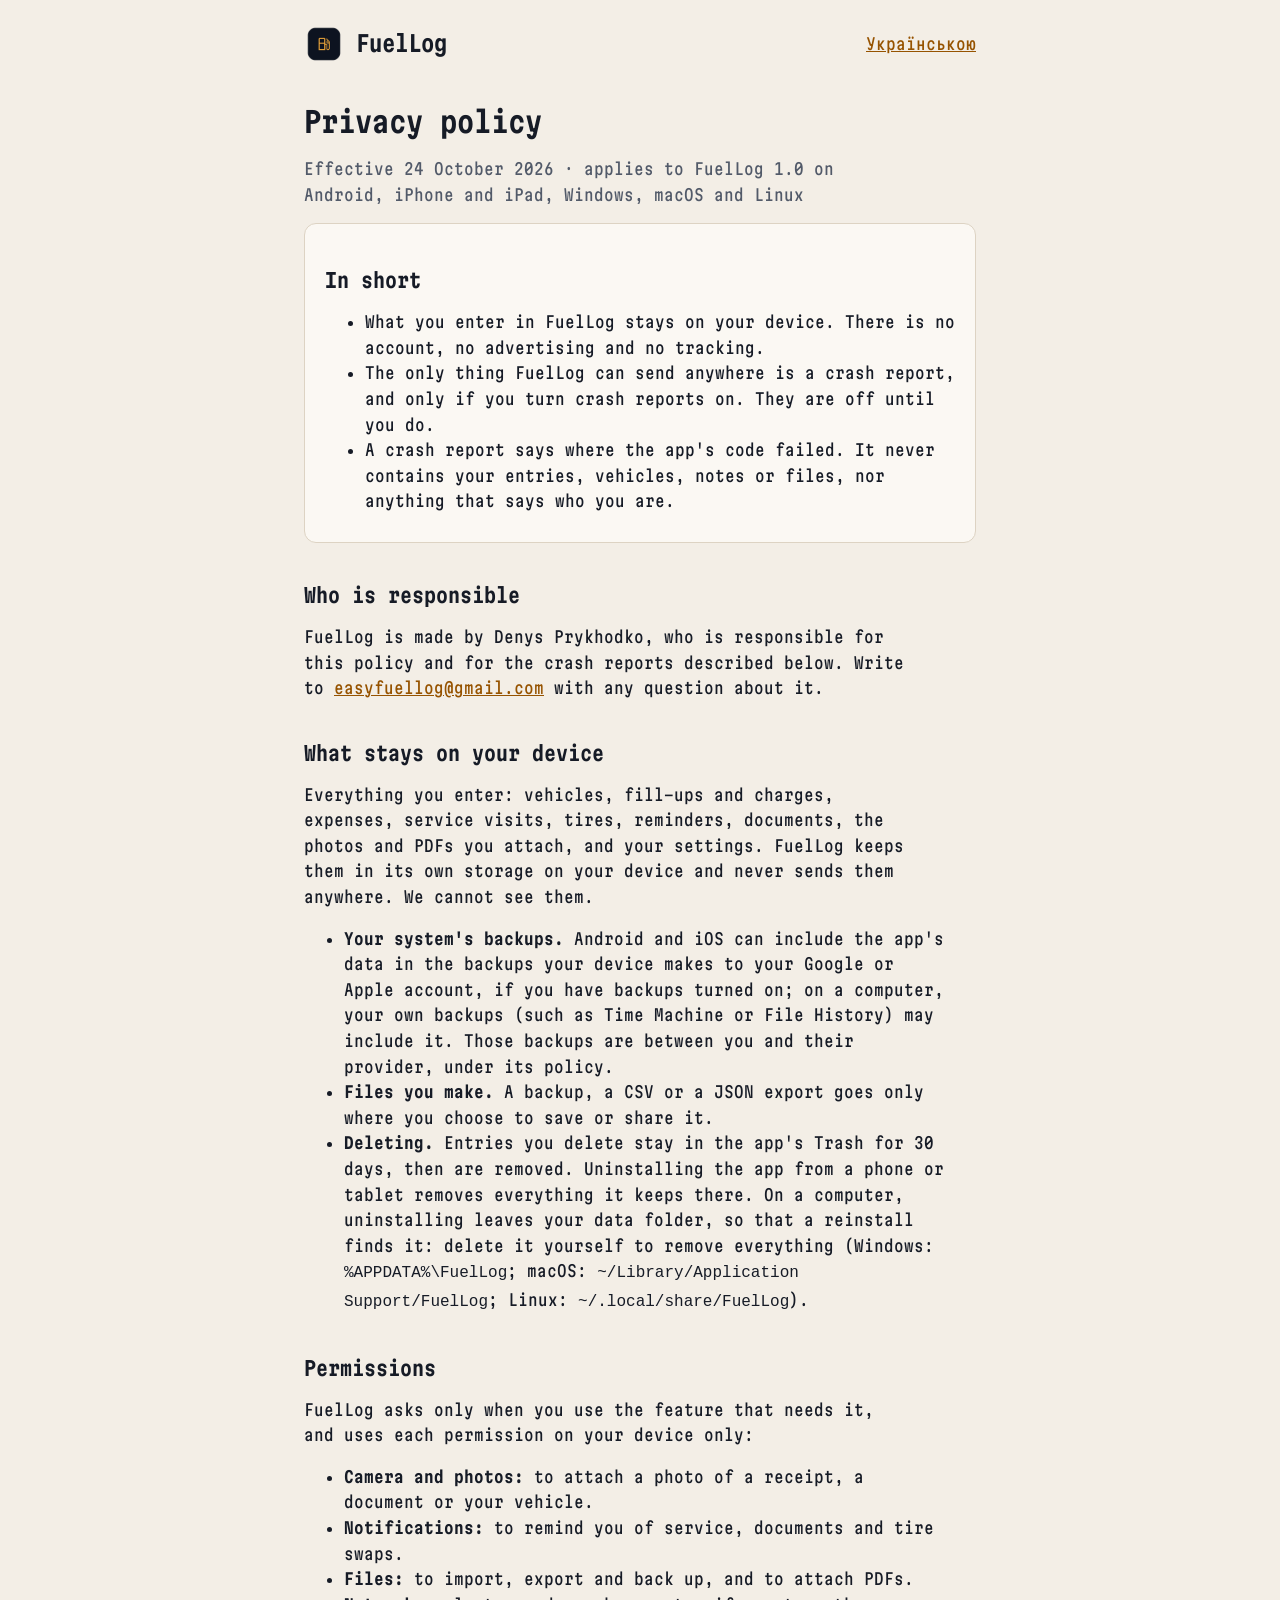
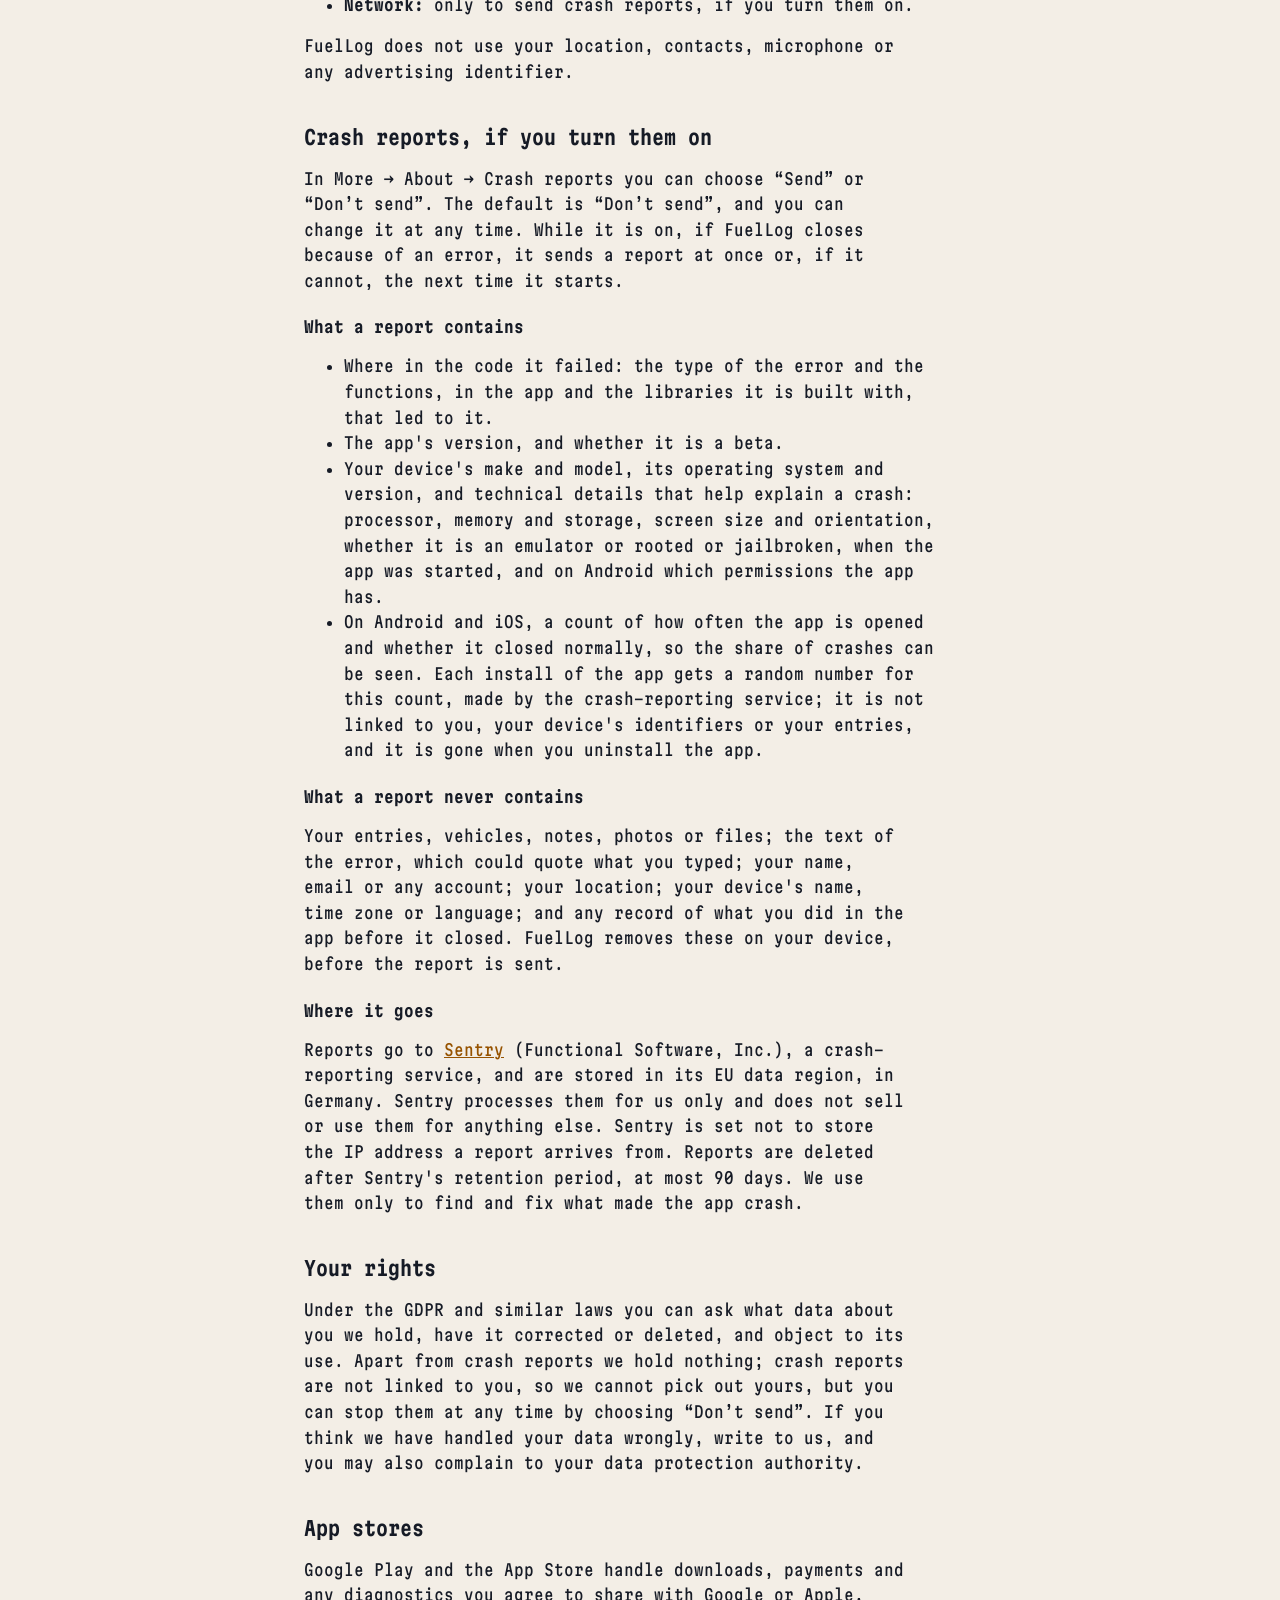
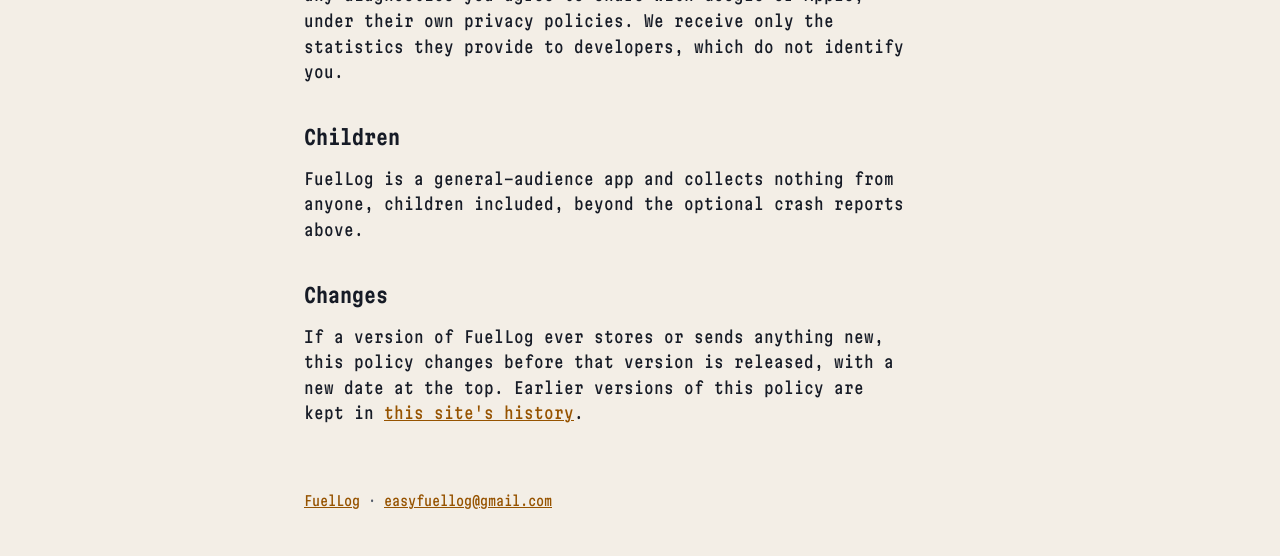
==== privacy/index.html @ d02c57eb "Publish the site from FuelLog f848351" ====
<!doctype html>
<html lang="en">
<head>
  <meta charset="utf-8">
  <meta name="viewport" content="width=device-width, initial-scale=1">
  <title>Privacy policy · FuelLog</title>
  <meta name="description" content="FuelLog keeps what you enter on your device. The only thing it can send is a crash report, and only if you turn that on.">
  <link rel="icon" href="../assets/favicon.png">
  <link rel="stylesheet" href="../assets/site.css">
  <link rel="alternate" hreflang="en" href="https://ipuzzle.github.io/fuellog-site/privacy/">
  <link rel="alternate" hreflang="uk" href="https://ipuzzle.github.io/fuellog-site/uk/privacy/">
</head>
<body>
<header>
  <a class="name" href="../"><img src="../assets/icon-192.png" alt="">FuelLog</a>
  <a href="../uk/privacy/" lang="uk">Українською</a>
</header>
<main>
  <h1>Privacy policy</h1>
  <p class="muted">Effective 24 October 2026 · applies to FuelLog 1.0 on Android, iPhone and iPad, Windows, macOS and Linux</p>

  <div class="card">
    <h2>In short</h2>
    <ul>
      <li>What you enter in FuelLog stays on your device. There is no account, no advertising and no tracking.</li>
      <li>The only thing FuelLog can send anywhere is a crash report, and only if you turn crash reports on. They are off until you do.</li>
      <li>A crash report says where the app's code failed. It never contains your entries, vehicles, notes or files, nor anything that says who you are.</li>
    </ul>
  </div>

  <h2>Who is responsible</h2>
  <p>FuelLog is made by Denys Prykhodko, who is responsible for this policy and for the crash reports described below. Write to <a href="mailto:easyfuellog@gmail.com">easyfuellog@gmail.com</a> with any question about it.</p>

  <h2>What stays on your device</h2>
  <p>Everything you enter: vehicles, fill-ups and charges, expenses, service visits, tires, reminders, documents, the photos and PDFs you attach, and your settings. FuelLog keeps them in its own storage on your device and never sends them anywhere. We cannot see them.</p>
  <ul>
    <li><strong>Your system's backups.</strong> Android and iOS can include the app's data in the backups your device makes to your Google or Apple account, if you have backups turned on; on a computer, your own backups (such as Time Machine or File History) may include it. Those backups are between you and their provider, under its policy.</li>
    <li><strong>Files you make.</strong> A backup, a CSV or a JSON export goes only where you choose to save or share it.</li>
    <li><strong>Deleting.</strong> Entries you delete stay in the app's Trash for 30 days, then are removed. Uninstalling the app from a phone or tablet removes everything it keeps there. On a computer, uninstalling leaves your data folder, so that a reinstall finds it: delete it yourself to remove everything (Windows: <code>%APPDATA%\FuelLog</code>; macOS: <code>~/Library/Application Support/FuelLog</code>; Linux: <code>~/.local/share/FuelLog</code>).</li>
  </ul>

  <h2>Permissions</h2>
  <p>FuelLog asks only when you use the feature that needs it, and uses each permission on your device only:</p>
  <ul>
    <li><strong>Camera and photos:</strong> to attach a photo of a receipt, a document or your vehicle.</li>
    <li><strong>Notifications:</strong> to remind you of service, documents and tire swaps.</li>
    <li><strong>Files:</strong> to import, export and back up, and to attach PDFs.</li>
    <li><strong>Network:</strong> only to send crash reports, if you turn them on.</li>
  </ul>
  <p>FuelLog does not use your location, contacts, microphone or any advertising identifier.</p>

  <h2>Crash reports, if you turn them on</h2>
  <p>In More → About → Crash reports you can choose “Send” or “Don’t send”. The default is “Don’t send”, and you can change it at any time. While it is on, if FuelLog closes because of an error, it sends a report at once or, if it cannot, the next time it starts.</p>
  <h3>What a report contains</h3>
  <ul>
    <li>Where in the code it failed: the type of the error and the functions, in the app and the libraries it is built with, that led to it.</li>
    <li>The app's version, and whether it is a beta.</li>
    <li>Your device's make and model, its operating system and version, and technical details that help explain a crash: processor, memory and storage, screen size and orientation, whether it is an emulator or rooted or jailbroken, when the app was started, and on Android which permissions the app has.</li>
    <li>On Android and iOS, a count of how often the app is opened and whether it closed normally, so the share of crashes can be seen. Each install of the app gets a random number for this count, made by the crash-reporting service; it is not linked to you, your device's identifiers or your entries, and it is gone when you uninstall the app.</li>
  </ul>
  <h3>What a report never contains</h3>
  <p>Your entries, vehicles, notes, photos or files; the text of the error, which could quote what you typed; your name, email or any account; your location; your device's name, time zone or language; and any record of what you did in the app before it closed. FuelLog removes these on your device, before the report is sent.</p>
  <h3>Where it goes</h3>
  <p>Reports go to <a href="https://sentry.io/privacy/">Sentry</a> (Functional Software, Inc.), a crash-reporting service, and are stored in its EU data region, in Germany. Sentry processes them for us only and does not sell or use them for anything else. Sentry is set not to store the IP address a report arrives from. Reports are deleted after Sentry's retention period, at most 90 days. We use them only to find and fix what made the app crash.</p>

  <h2>Your rights</h2>
  <p>Under the GDPR and similar laws you can ask what data about you we hold, have it corrected or deleted, and object to its use. Apart from crash reports we hold nothing; crash reports are not linked to you, so we cannot pick out yours, but you can stop them at any time by choosing “Don’t send”. If you think we have handled your data wrongly, write to us, and you may also complain to your data protection authority.</p>

  <h2>App stores</h2>
  <p>Google Play and the App Store handle downloads, payments and any diagnostics you agree to share with Google or Apple, under their own privacy policies. We receive only the statistics they provide to developers, which do not identify you.</p>

  <h2>Children</h2>
  <p>FuelLog is a general-audience app and collects nothing from anyone, children included, beyond the optional crash reports above.</p>

  <h2>Changes</h2>
  <p>If a version of FuelLog ever stores or sends anything new, this policy changes before that version is released, with a new date at the top. Earlier versions of this policy are kept in <a href="https://github.com/iPuzzle/fuellog-site/commits/main/privacy/index.html">this site's history</a>.</p>
</main>
<footer>
  <a href="../">FuelLog</a> · <a href="mailto:easyfuellog@gmail.com">easyfuellog@gmail.com</a>
</footer>
</body>
</html>
---- assets/site.css ----
/* FuelLog's site: the app's Dusk and Day colours (docs/design/system/tokens.json) and its one face. */

@font-face {
  font-family: "Martian Mono";
  src: url("fonts/MartianMono-Condensed-Regular.ttf") format("truetype");
  font-weight: 400;
  font-display: swap;
}

@font-face {
  font-family: "Martian Mono";
  src: url("fonts/MartianMono-Condensed-SemiBold.ttf") format("truetype");
  font-weight: 600;
  font-display: swap;
}

:root {
  --ground: #0d1320;
  --surface: #141b2a;
  --line: #263149;
  --ink: #eee7db;
  --ink-muted: #a7afbf;
  --amber: #f2a93b;
  --amber-ink: #f2a93b;
  --on-amber: #1a1206;
  color-scheme: dark;
}

@media (prefers-color-scheme: light) {
  :root {
    --ground: #f3eee6;
    --surface: #fbf8f3;
    --line: #ddd3c3;
    --ink: #161b26;
    --ink-muted: #525a69;
    --amber: #e39a2f;
    --amber-ink: #965300;
    color-scheme: light;
  }
}

* {
  box-sizing: border-box;
}

html {
  background: var(--ground);
  color: var(--ink);
  font-family: "Martian Mono", ui-monospace, monospace;
  font-size: 16px;
  line-height: 1.6;
}

body {
  margin: 0;
  min-height: 100vh;
  background: var(--ground);
}

main,
header,
footer {
  max-width: 44rem;
  margin: 0 auto;
  padding: 0 16px;
}

header {
  display: flex;
  align-items: center;
  justify-content: space-between;
  gap: 16px;
  padding-top: 24px;
  padding-bottom: 8px;
}

header a.name {
  display: flex;
  align-items: center;
  gap: 12px;
  color: var(--ink);
  font-weight: 600;
  font-size: 1.4rem;
  text-decoration: none;
}

header img {
  width: 40px;
  height: 40px;
  border-radius: 10px;
}

h1,
h2,
h3 {
  font-weight: 600;
  line-height: 1.25;
}

h1 {
  font-size: 1.8rem;
  margin: 32px 0 8px;
}

h2 {
  font-size: 1.25rem;
  margin: 40px 0 8px;
}

h3 {
  font-size: 1rem;
  margin: 24px 0 4px;
}

p,
li {
  max-width: 60ch;
}

a {
  color: var(--amber-ink);
}

.lead {
  color: var(--ink-muted);
  font-size: 1.05rem;
}

.card {
  background: var(--surface);
  border: 1px solid var(--line);
  border-radius: 12px;
  padding: 4px 20px 12px;
  margin: 16px 0;
}

.button {
  display: inline-block;
  background: var(--amber);
  color: var(--on-amber);
  font-weight: 600;
  text-decoration: none;
  border-radius: 12px;
  padding: 12px 20px;
  margin: 8px 8px 0 0;
}

.muted {
  color: var(--ink-muted);
}

footer {
  padding-top: 48px;
  padding-bottom: 48px;
  color: var(--ink-muted);
  font-size: 0.85rem;
}

table {
  border-collapse: collapse;
  width: 100%;
  font-size: 0.9rem;
}

th,
td {
  text-align: left;
  vertical-align: top;
  padding: 8px 8px 8px 0;
  border-bottom: 1px solid var(--line);
}

@media (max-width: 480px) {
  html {
    font-size: 15px;
  }

  h1 {
    font-size: 1.5rem;
  }
}
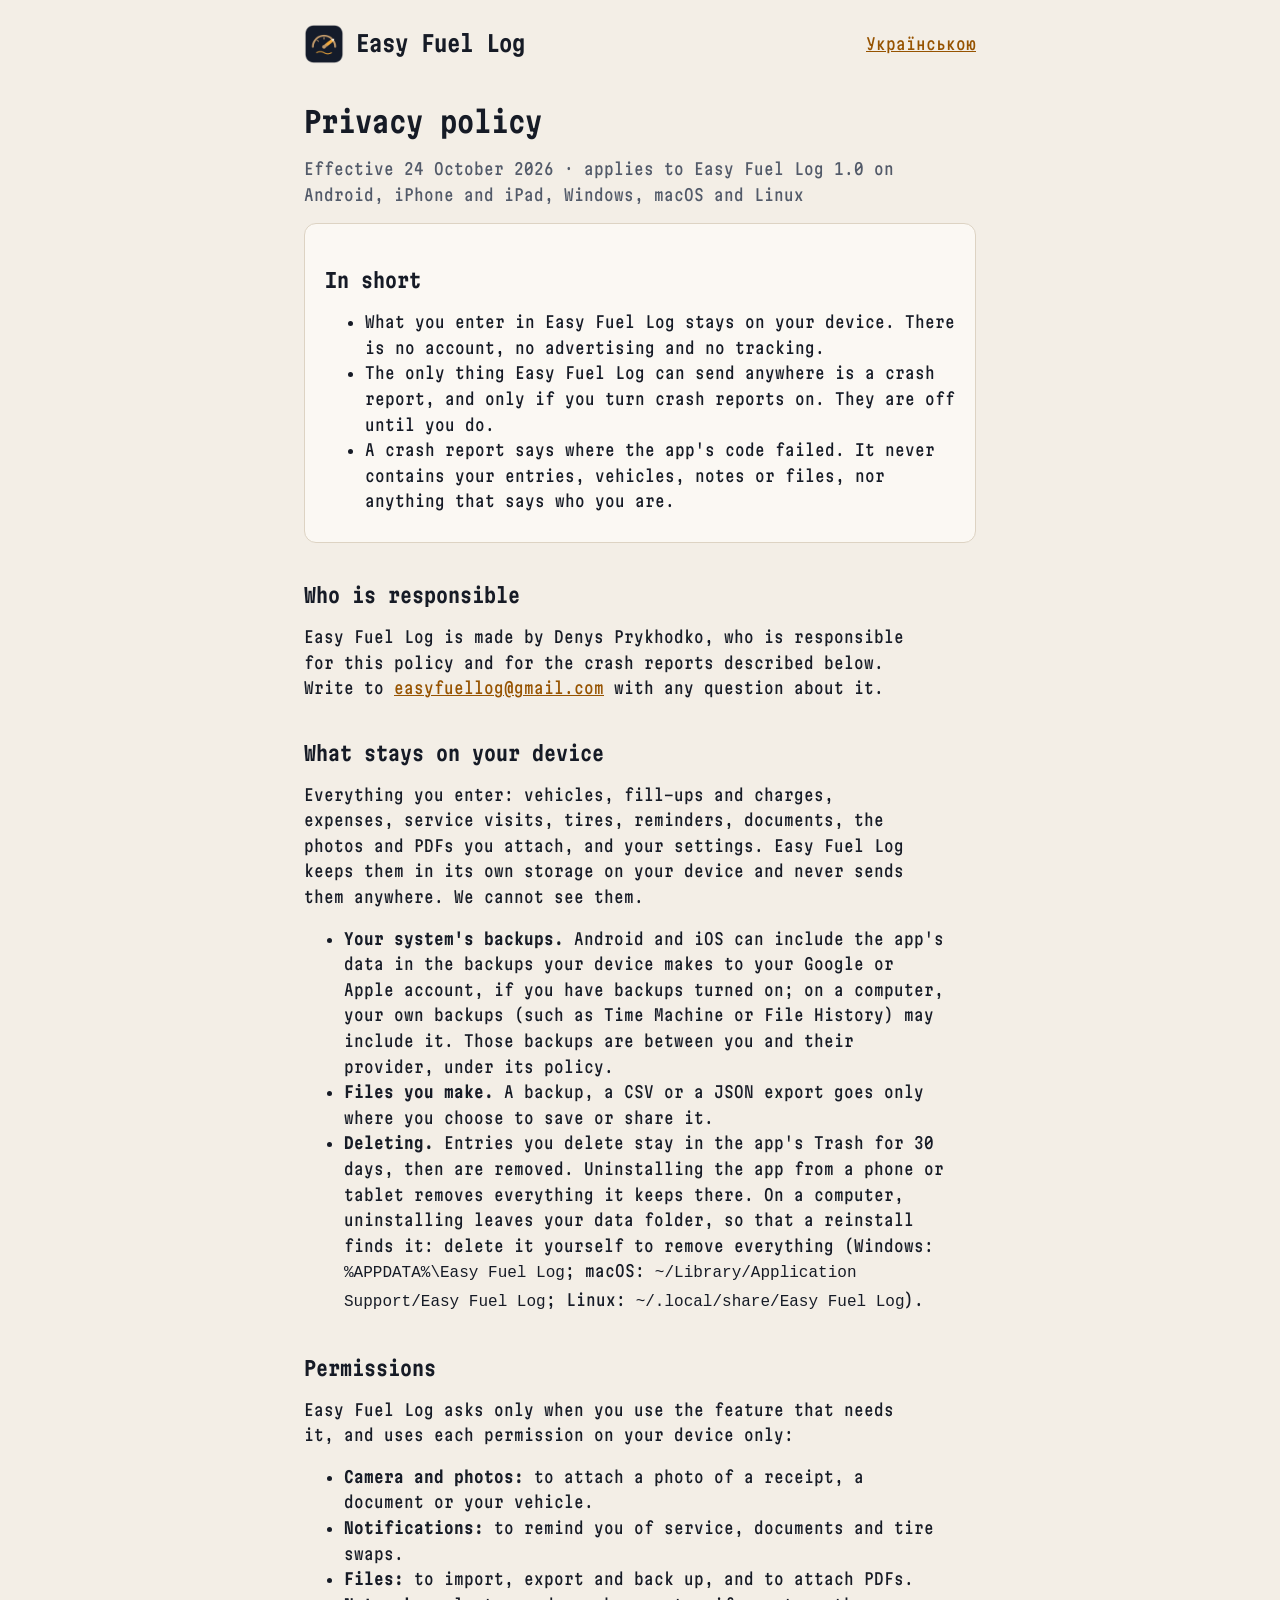
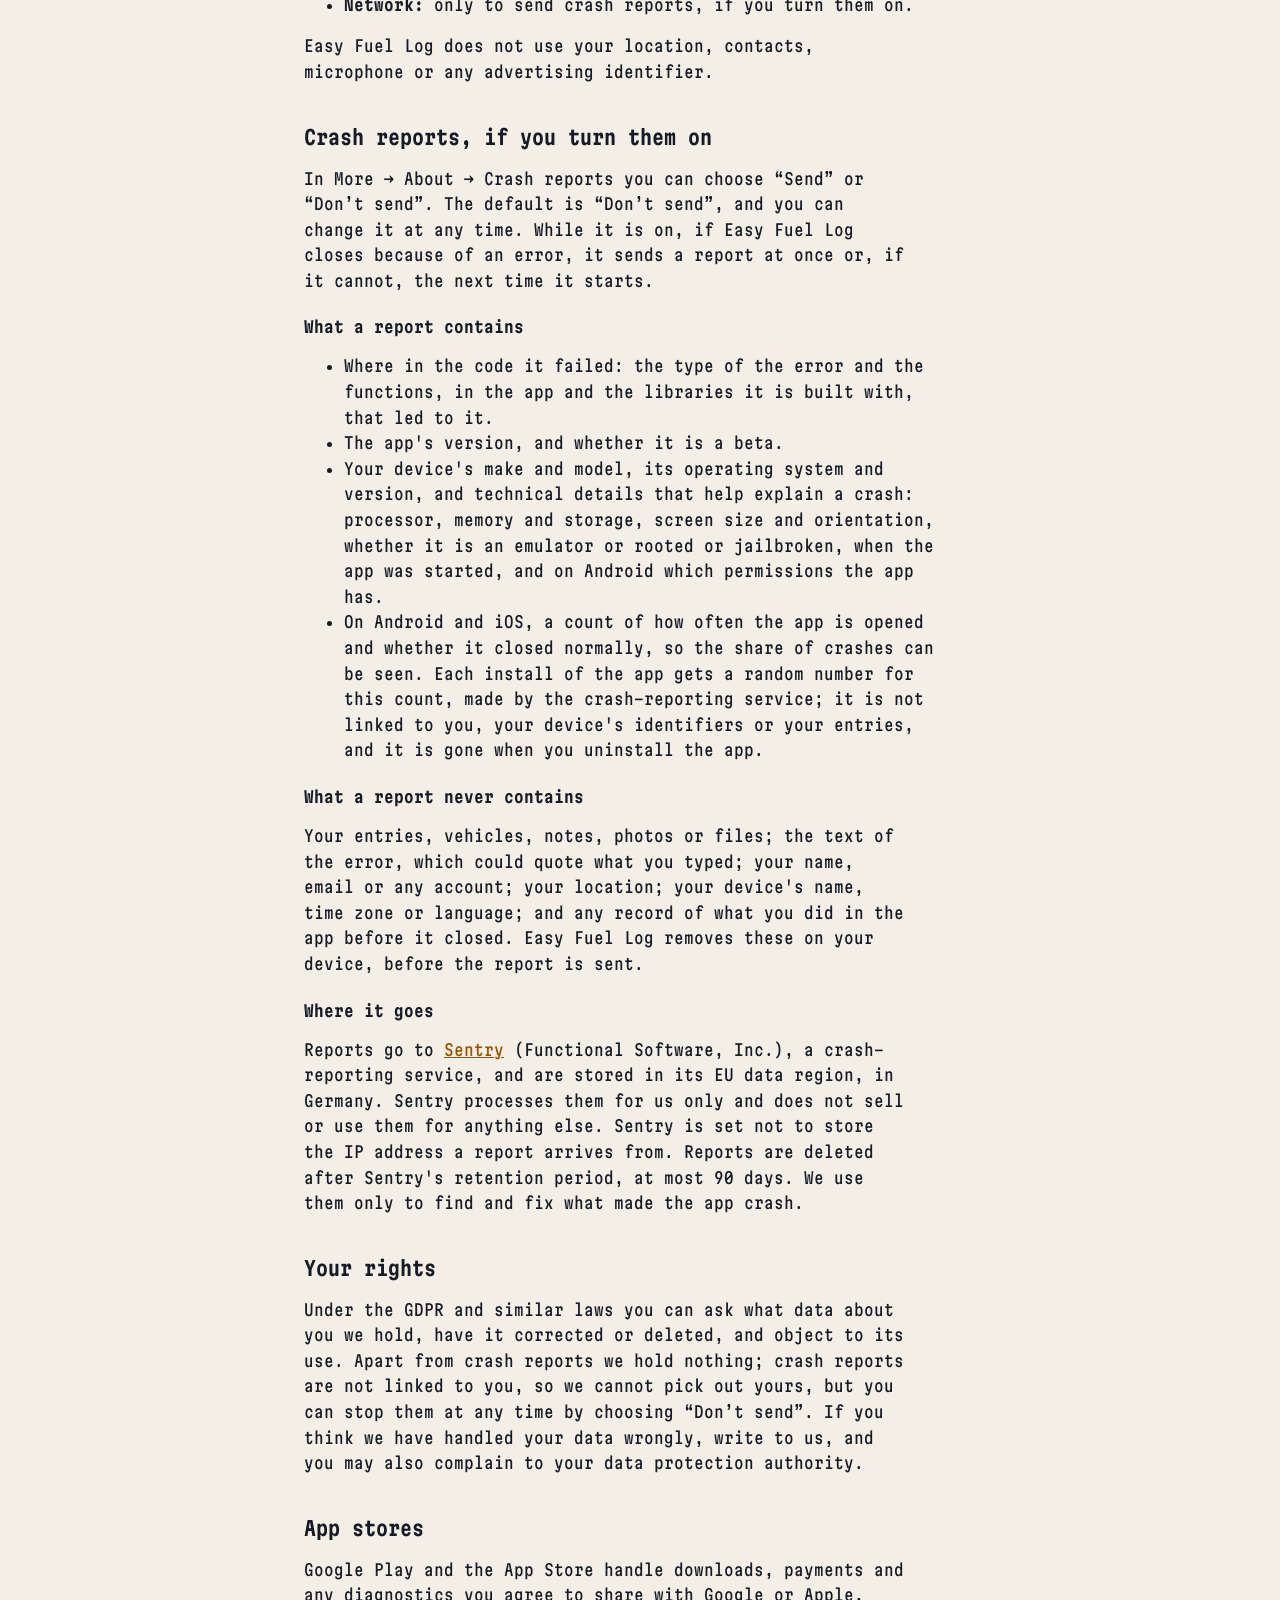
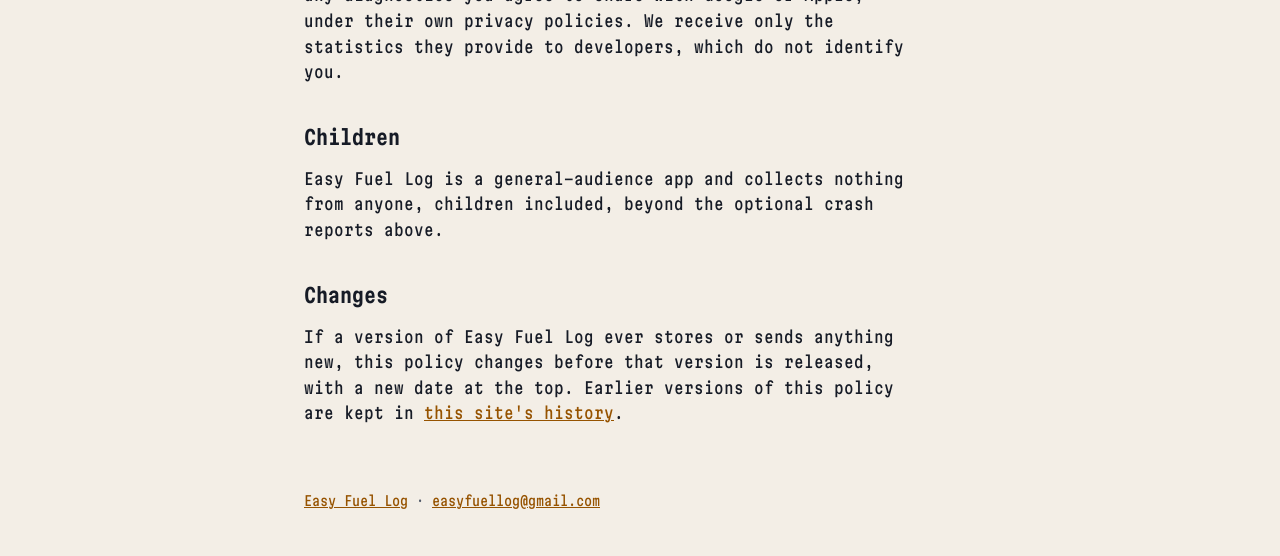
==== commit fd52f8d5: "Publish the site from FuelLog 402bdc7" ====
--- a/privacy/index.html
+++ b/privacy/index.html
@@ -3,54 +3,56 @@
 <head>
   <meta charset="utf-8">
   <meta name="viewport" content="width=device-width, initial-scale=1">
-  <title>Privacy policy · FuelLog</title>
-  <meta name="description" content="FuelLog keeps what you enter on your device. The only thing it can send is a crash report, and only if you turn that on.">
-  <link rel="icon" href="../assets/favicon.png">
+  <title>Privacy policy · Easy Fuel Log</title>
+  <meta name="description" content="Easy Fuel Log keeps what you enter on your device. The only thing it can send is a crash report, and only if you turn that on.">
+  <link rel="icon" href="../assets/favicon.ico" sizes="32x32">
+  <link rel="icon" href="../assets/favicon.svg" type="image/svg+xml">
+  <link rel="apple-touch-icon" href="../assets/apple-touch-icon.png">
   <link rel="stylesheet" href="../assets/site.css">
   <link rel="alternate" hreflang="en" href="https://ipuzzle.github.io/fuellog-site/privacy/">
   <link rel="alternate" hreflang="uk" href="https://ipuzzle.github.io/fuellog-site/uk/privacy/">
 </head>
 <body>
 <header>
-  <a class="name" href="../"><img src="../assets/icon-192.png" alt="">FuelLog</a>
+  <a class="name" href="../"><img src="../assets/icon-192.png" alt="">Easy Fuel Log</a>
   <a href="../uk/privacy/" lang="uk">Українською</a>
 </header>
 <main>
   <h1>Privacy policy</h1>
-  <p class="muted">Effective 24 October 2026 · applies to FuelLog 1.0 on Android, iPhone and iPad, Windows, macOS and Linux</p>
+  <p class="muted">Effective 24 October 2026 · applies to Easy Fuel Log 1.0 on Android, iPhone and iPad, Windows, macOS and Linux</p>
 
   <div class="card">
     <h2>In short</h2>
     <ul>
-      <li>What you enter in FuelLog stays on your device. There is no account, no advertising and no tracking.</li>
-      <li>The only thing FuelLog can send anywhere is a crash report, and only if you turn crash reports on. They are off until you do.</li>
+      <li>What you enter in Easy Fuel Log stays on your device. There is no account, no advertising and no tracking.</li>
+      <li>The only thing Easy Fuel Log can send anywhere is a crash report, and only if you turn crash reports on. They are off until you do.</li>
       <li>A crash report says where the app's code failed. It never contains your entries, vehicles, notes or files, nor anything that says who you are.</li>
     </ul>
   </div>
 
   <h2>Who is responsible</h2>
-  <p>FuelLog is made by Denys Prykhodko, who is responsible for this policy and for the crash reports described below. Write to <a href="mailto:easyfuellog@gmail.com">easyfuellog@gmail.com</a> with any question about it.</p>
+  <p>Easy Fuel Log is made by Denys Prykhodko, who is responsible for this policy and for the crash reports described below. Write to <a href="mailto:easyfuellog@gmail.com">easyfuellog@gmail.com</a> with any question about it.</p>
 
   <h2>What stays on your device</h2>
-  <p>Everything you enter: vehicles, fill-ups and charges, expenses, service visits, tires, reminders, documents, the photos and PDFs you attach, and your settings. FuelLog keeps them in its own storage on your device and never sends them anywhere. We cannot see them.</p>
+  <p>Everything you enter: vehicles, fill-ups and charges, expenses, service visits, tires, reminders, documents, the photos and PDFs you attach, and your settings. Easy Fuel Log keeps them in its own storage on your device and never sends them anywhere. We cannot see them.</p>
   <ul>
     <li><strong>Your system's backups.</strong> Android and iOS can include the app's data in the backups your device makes to your Google or Apple account, if you have backups turned on; on a computer, your own backups (such as Time Machine or File History) may include it. Those backups are between you and their provider, under its policy.</li>
     <li><strong>Files you make.</strong> A backup, a CSV or a JSON export goes only where you choose to save or share it.</li>
-    <li><strong>Deleting.</strong> Entries you delete stay in the app's Trash for 30 days, then are removed. Uninstalling the app from a phone or tablet removes everything it keeps there. On a computer, uninstalling leaves your data folder, so that a reinstall finds it: delete it yourself to remove everything (Windows: <code>%APPDATA%\FuelLog</code>; macOS: <code>~/Library/Application Support/FuelLog</code>; Linux: <code>~/.local/share/FuelLog</code>).</li>
+    <li><strong>Deleting.</strong> Entries you delete stay in the app's Trash for 30 days, then are removed. Uninstalling the app from a phone or tablet removes everything it keeps there. On a computer, uninstalling leaves your data folder, so that a reinstall finds it: delete it yourself to remove everything (Windows: <code>%APPDATA%\Easy Fuel Log</code>; macOS: <code>~/Library/Application Support/Easy Fuel Log</code>; Linux: <code>~/.local/share/Easy Fuel Log</code>).</li>
   </ul>
 
   <h2>Permissions</h2>
-  <p>FuelLog asks only when you use the feature that needs it, and uses each permission on your device only:</p>
+  <p>Easy Fuel Log asks only when you use the feature that needs it, and uses each permission on your device only:</p>
   <ul>
     <li><strong>Camera and photos:</strong> to attach a photo of a receipt, a document or your vehicle.</li>
     <li><strong>Notifications:</strong> to remind you of service, documents and tire swaps.</li>
     <li><strong>Files:</strong> to import, export and back up, and to attach PDFs.</li>
     <li><strong>Network:</strong> only to send crash reports, if you turn them on.</li>
   </ul>
-  <p>FuelLog does not use your location, contacts, microphone or any advertising identifier.</p>
+  <p>Easy Fuel Log does not use your location, contacts, microphone or any advertising identifier.</p>
 
   <h2>Crash reports, if you turn them on</h2>
-  <p>In More → About → Crash reports you can choose “Send” or “Don’t send”. The default is “Don’t send”, and you can change it at any time. While it is on, if FuelLog closes because of an error, it sends a report at once or, if it cannot, the next time it starts.</p>
+  <p>In More → About → Crash reports you can choose “Send” or “Don’t send”. The default is “Don’t send”, and you can change it at any time. While it is on, if Easy Fuel Log closes because of an error, it sends a report at once or, if it cannot, the next time it starts.</p>
   <h3>What a report contains</h3>
   <ul>
     <li>Where in the code it failed: the type of the error and the functions, in the app and the libraries it is built with, that led to it.</li>
@@ -59,7 +61,7 @@
     <li>On Android and iOS, a count of how often the app is opened and whether it closed normally, so the share of crashes can be seen. Each install of the app gets a random number for this count, made by the crash-reporting service; it is not linked to you, your device's identifiers or your entries, and it is gone when you uninstall the app.</li>
   </ul>
   <h3>What a report never contains</h3>
-  <p>Your entries, vehicles, notes, photos or files; the text of the error, which could quote what you typed; your name, email or any account; your location; your device's name, time zone or language; and any record of what you did in the app before it closed. FuelLog removes these on your device, before the report is sent.</p>
+  <p>Your entries, vehicles, notes, photos or files; the text of the error, which could quote what you typed; your name, email or any account; your location; your device's name, time zone or language; and any record of what you did in the app before it closed. Easy Fuel Log removes these on your device, before the report is sent.</p>
   <h3>Where it goes</h3>
   <p>Reports go to <a href="https://sentry.io/privacy/">Sentry</a> (Functional Software, Inc.), a crash-reporting service, and are stored in its EU data region, in Germany. Sentry processes them for us only and does not sell or use them for anything else. Sentry is set not to store the IP address a report arrives from. Reports are deleted after Sentry's retention period, at most 90 days. We use them only to find and fix what made the app crash.</p>
 
@@ -70,13 +72,13 @@
   <p>Google Play and the App Store handle downloads, payments and any diagnostics you agree to share with Google or Apple, under their own privacy policies. We receive only the statistics they provide to developers, which do not identify you.</p>
 
   <h2>Children</h2>
-  <p>FuelLog is a general-audience app and collects nothing from anyone, children included, beyond the optional crash reports above.</p>
+  <p>Easy Fuel Log is a general-audience app and collects nothing from anyone, children included, beyond the optional crash reports above.</p>
 
   <h2>Changes</h2>
-  <p>If a version of FuelLog ever stores or sends anything new, this policy changes before that version is released, with a new date at the top. Earlier versions of this policy are kept in <a href="https://github.com/iPuzzle/fuellog-site/commits/main/privacy/index.html">this site's history</a>.</p>
+  <p>If a version of Easy Fuel Log ever stores or sends anything new, this policy changes before that version is released, with a new date at the top. Earlier versions of this policy are kept in <a href="https://github.com/iPuzzle/fuellog-site/commits/main/privacy/index.html">this site's history</a>.</p>
 </main>
 <footer>
-  <a href="../">FuelLog</a> · <a href="mailto:easyfuellog@gmail.com">easyfuellog@gmail.com</a>
+  <a href="../">Easy Fuel Log</a> · <a href="mailto:easyfuellog@gmail.com">easyfuellog@gmail.com</a>
 </footer>
 </body>
 </html>
--- a/assets/site.css
+++ b/assets/site.css
@@ -1,4 +1,4 @@
-/* FuelLog's site: the app's Dusk and Day colours (docs/design/system/tokens.json) and its one face. */
+/* Easy Fuel Log's site: the app's Dusk and Day colours (docs/design/system/tokens.json) and its one face. */
 
 @font-face {
   font-family: "Martian Mono";
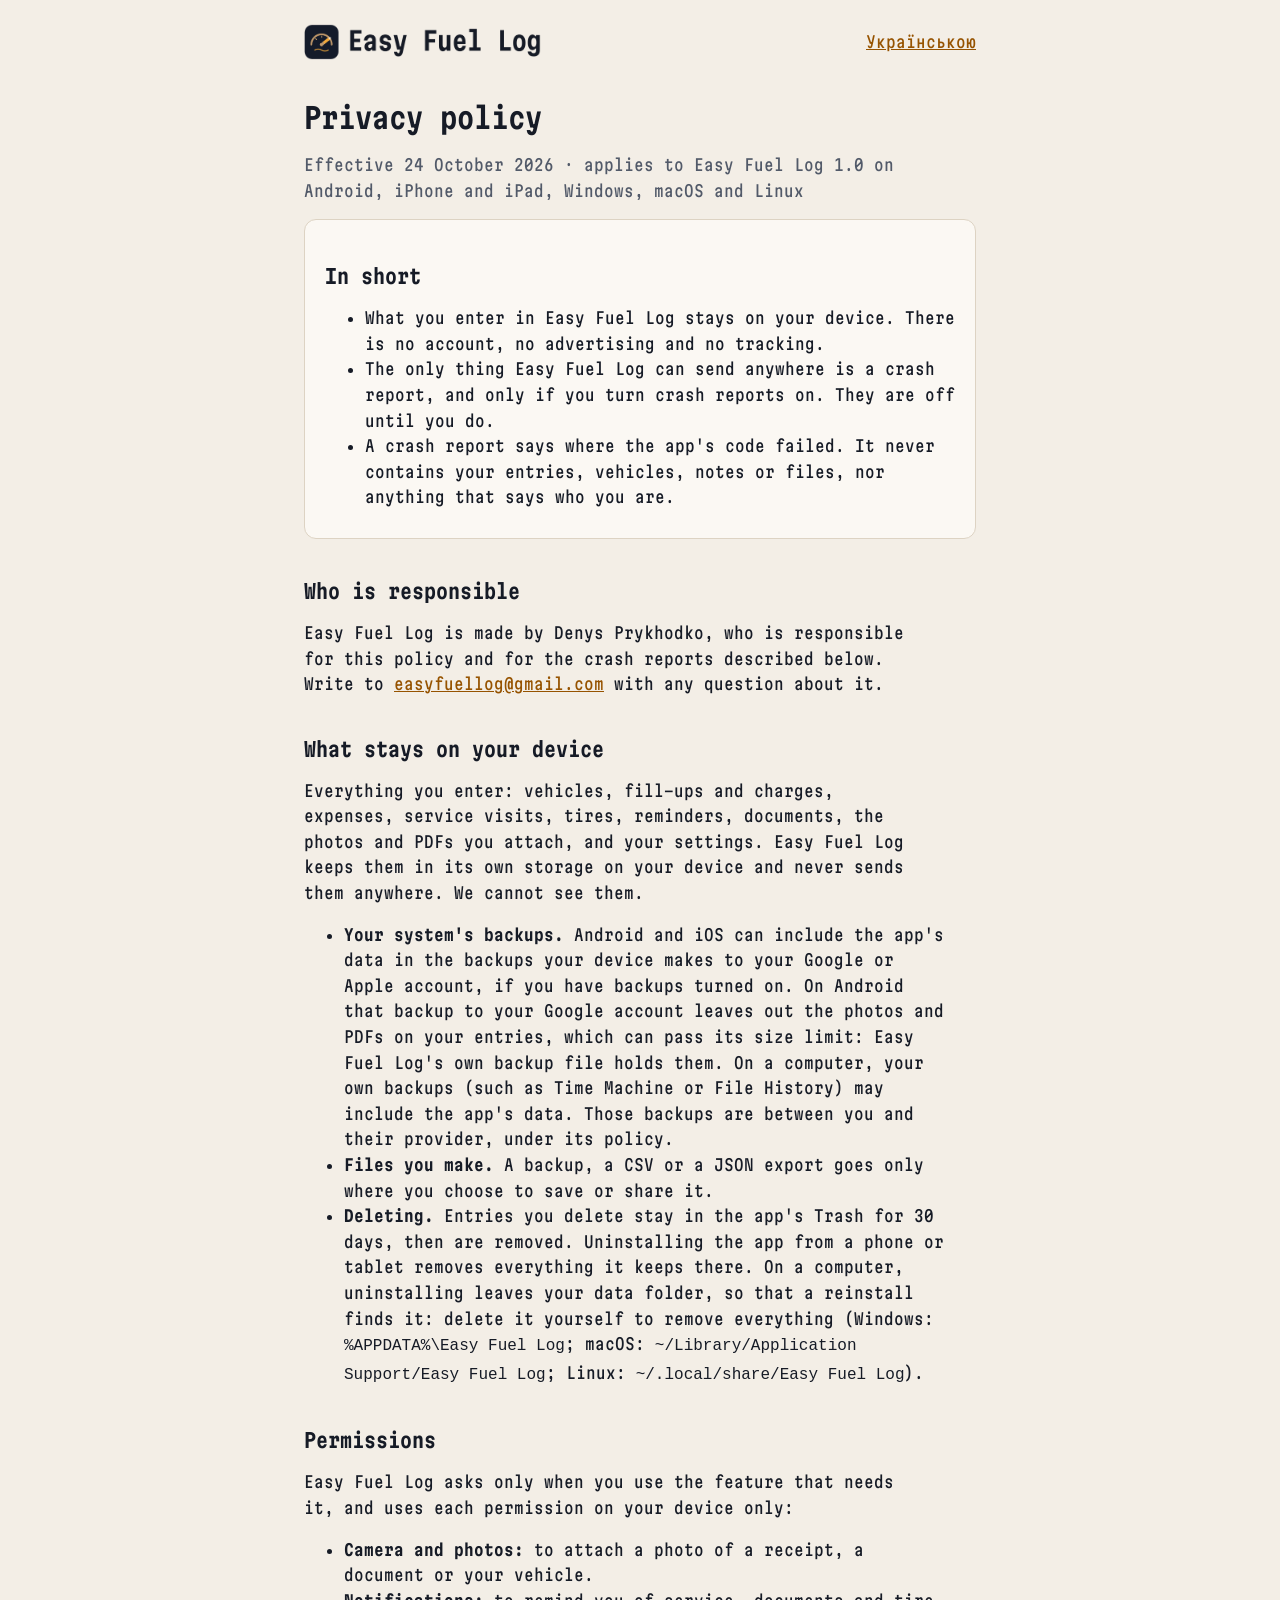
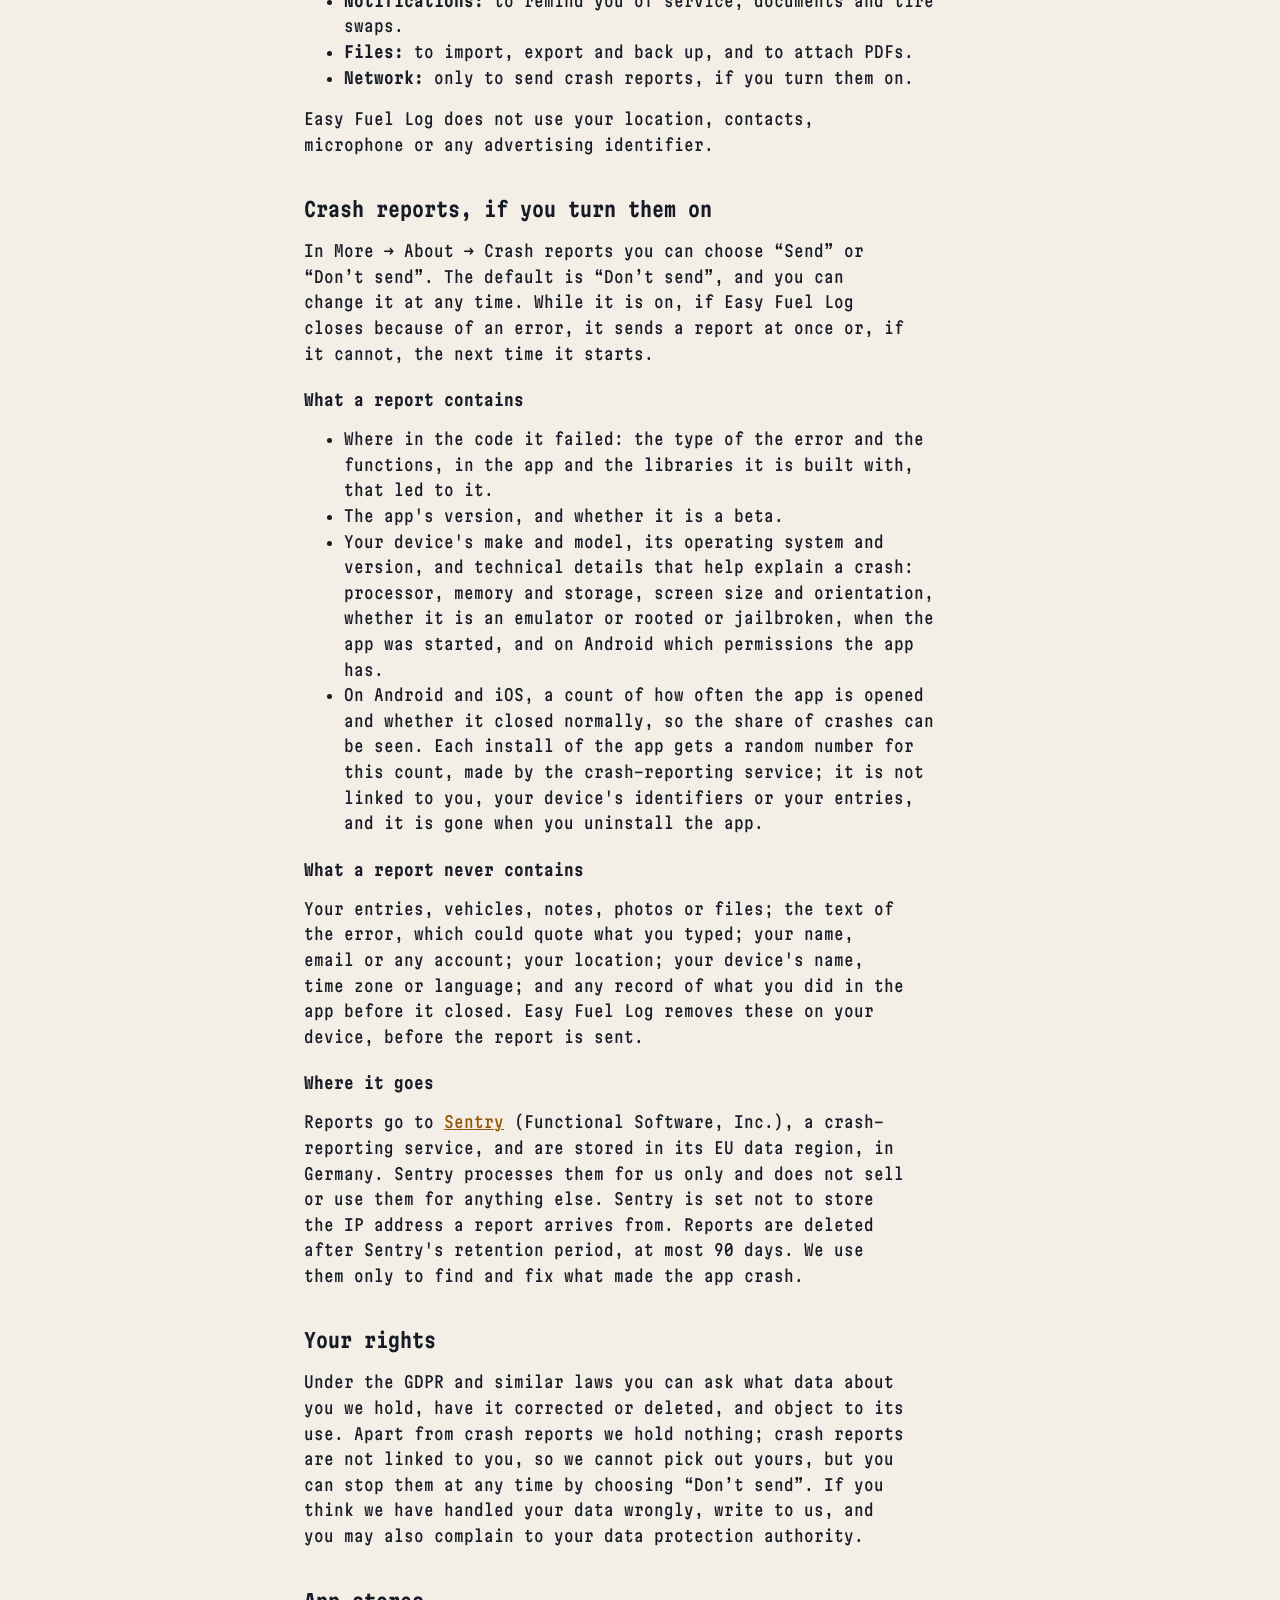
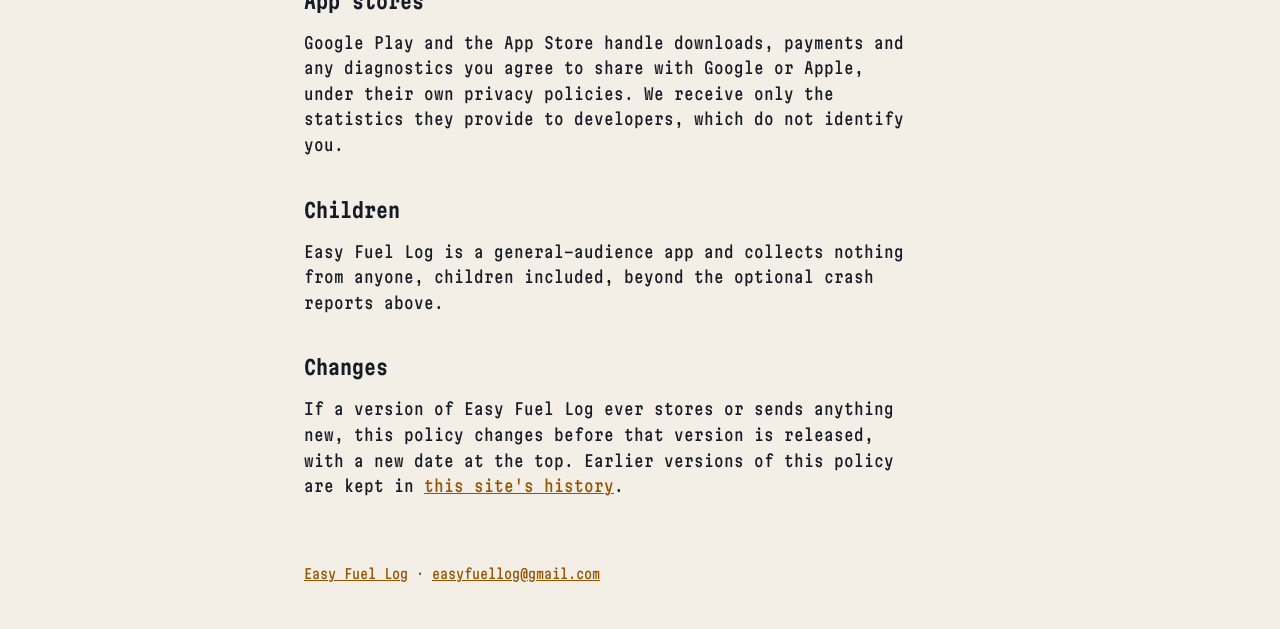
==== commit a2b16dc6: "Publish the site from FuelLog 485dac8" ====
--- a/privacy/index.html
+++ b/privacy/index.html
@@ -5,6 +5,17 @@
   <meta name="viewport" content="width=device-width, initial-scale=1">
   <title>Privacy policy · Easy Fuel Log</title>
   <meta name="description" content="Easy Fuel Log keeps what you enter on your device. The only thing it can send is a crash report, and only if you turn that on.">
+  <meta property="og:type" content="website">
+  <meta property="og:site_name" content="Easy Fuel Log">
+  <meta property="og:locale" content="en_US">
+  <meta property="og:title" content="Privacy policy · Easy Fuel Log">
+  <meta property="og:description" content="Easy Fuel Log keeps what you enter on your device. The only thing it can send is a crash report, and only if you turn that on.">
+  <meta property="og:url" content="https://ipuzzle.github.io/fuellog-site/privacy/">
+  <meta property="og:image" content="https://ipuzzle.github.io/fuellog-site/assets/og-en.png">
+  <meta property="og:image:width" content="1200">
+  <meta property="og:image:height" content="630">
+  <meta property="og:image:alt" content="Easy Fuel Log: your car’s notebook">
+  <meta name="twitter:card" content="summary_large_image">
   <link rel="icon" href="../assets/favicon.ico" sizes="32x32">
   <link rel="icon" href="../assets/favicon.svg" type="image/svg+xml">
   <link rel="apple-touch-icon" href="../assets/apple-touch-icon.png">
@@ -14,7 +25,7 @@
 </head>
 <body>
 <header>
-  <a class="name" href="../"><img src="../assets/icon-192.png" alt="">Easy Fuel Log</a>
+  <a class="name" href="../"><picture><source srcset="../assets/logo-on-light.png" media="(prefers-color-scheme: light)"><img src="../assets/logo-on-dark.png" alt="Easy Fuel Log" width="1200" height="179"></picture></a>
   <a href="../uk/privacy/" lang="uk">Українською</a>
 </header>
 <main>
@@ -36,7 +47,7 @@
   <h2>What stays on your device</h2>
   <p>Everything you enter: vehicles, fill-ups and charges, expenses, service visits, tires, reminders, documents, the photos and PDFs you attach, and your settings. Easy Fuel Log keeps them in its own storage on your device and never sends them anywhere. We cannot see them.</p>
   <ul>
-    <li><strong>Your system's backups.</strong> Android and iOS can include the app's data in the backups your device makes to your Google or Apple account, if you have backups turned on; on a computer, your own backups (such as Time Machine or File History) may include it. Those backups are between you and their provider, under its policy.</li>
+    <li><strong>Your system's backups.</strong> Android and iOS can include the app's data in the backups your device makes to your Google or Apple account, if you have backups turned on. On Android that backup to your Google account leaves out the photos and PDFs on your entries, which can pass its size limit: Easy Fuel Log's own backup file holds them. On a computer, your own backups (such as Time Machine or File History) may include the app's data. Those backups are between you and their provider, under its policy.</li>
     <li><strong>Files you make.</strong> A backup, a CSV or a JSON export goes only where you choose to save or share it.</li>
     <li><strong>Deleting.</strong> Entries you delete stay in the app's Trash for 30 days, then are removed. Uninstalling the app from a phone or tablet removes everything it keeps there. On a computer, uninstalling leaves your data folder, so that a reinstall finds it: delete it yourself to remove everything (Windows: <code>%APPDATA%\Easy Fuel Log</code>; macOS: <code>~/Library/Application Support/Easy Fuel Log</code>; Linux: <code>~/.local/share/Easy Fuel Log</code>).</li>
   </ul>
--- a/assets/site.css
+++ b/assets/site.css
@@ -76,18 +76,20 @@
 
 header a.name {
   display: flex;
-  align-items: center;
-  gap: 12px;
-  color: var(--ink);
-  font-weight: 600;
-  font-size: 1.4rem;
   text-decoration: none;
 }
 
+/* The brand kit's horizontal logo: never under 120 px wide, its clear space the icon's height. */
 header img {
-  width: 40px;
-  height: 40px;
-  border-radius: 10px;
+  display: block;
+  width: auto;
+  height: 28px;
+}
+
+@media (min-width: 30rem) {
+  header img {
+    height: 36px;
+  }
 }
 
 h1,
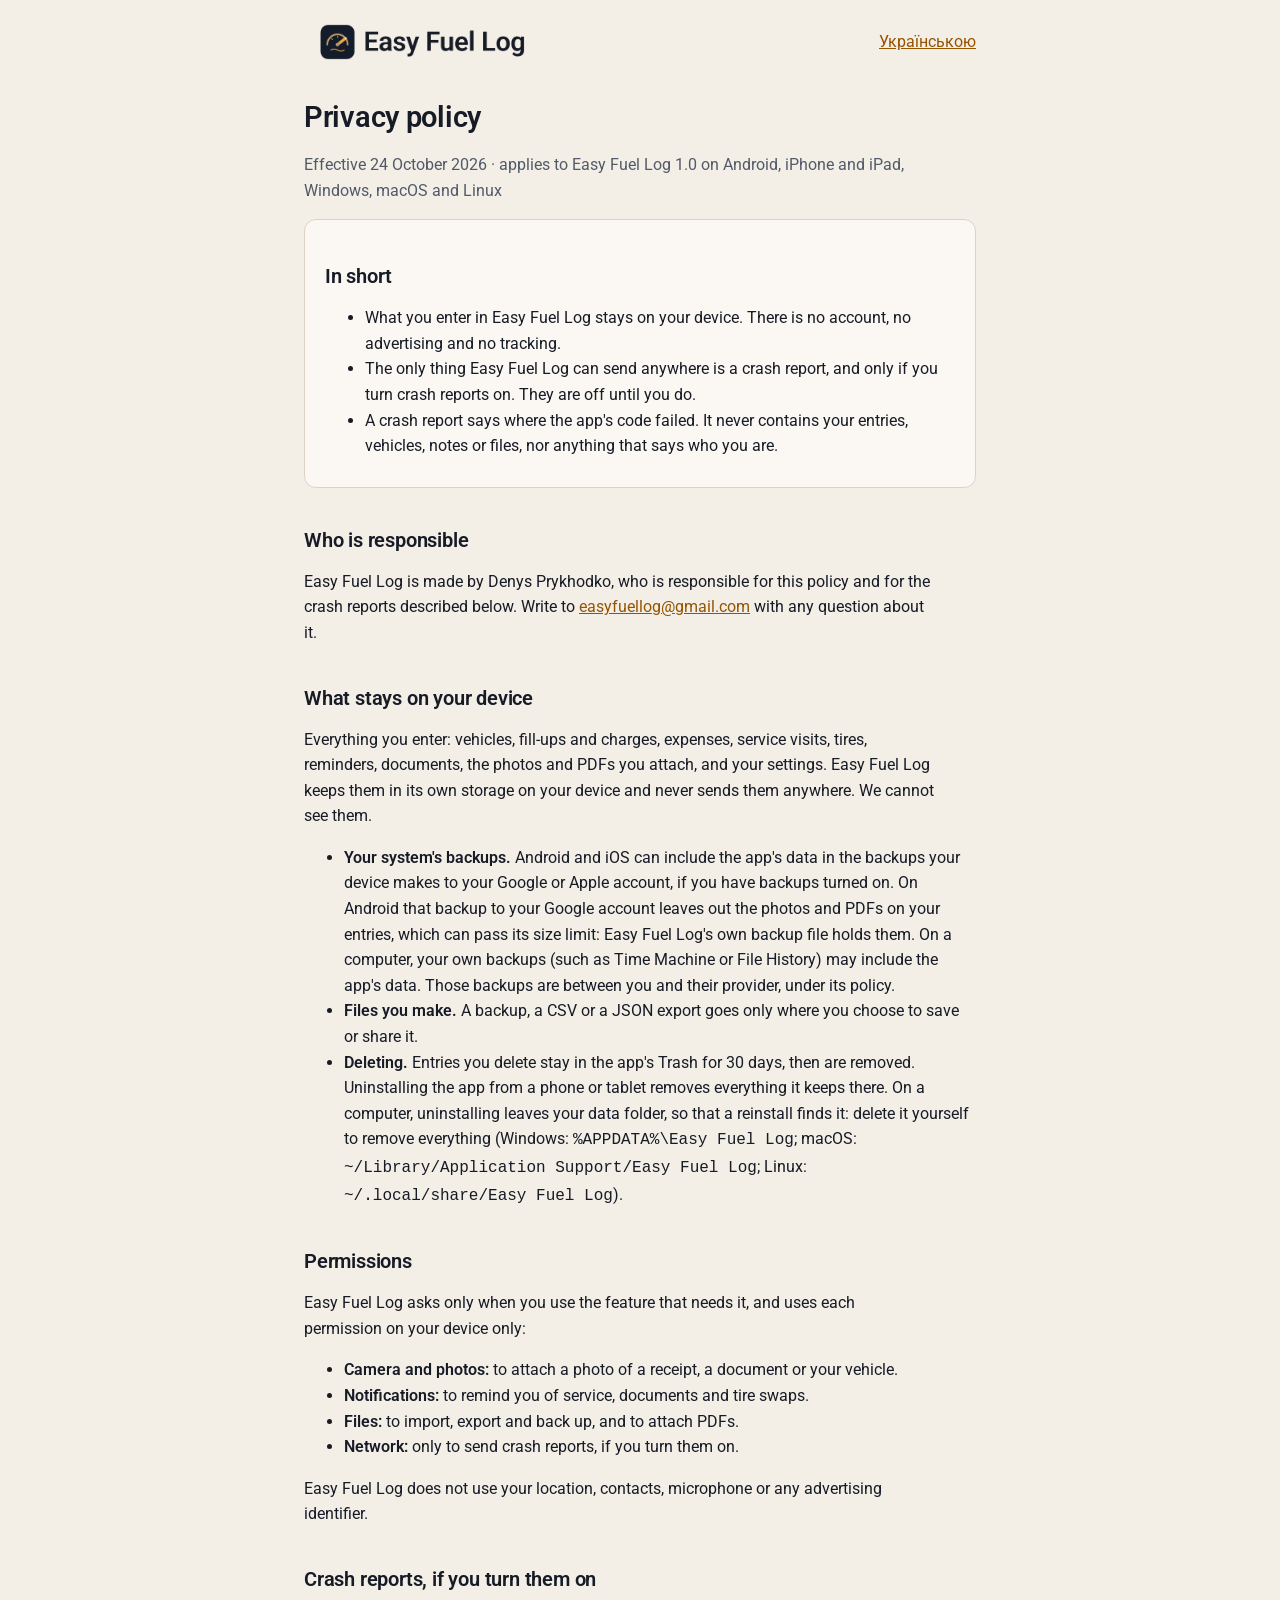
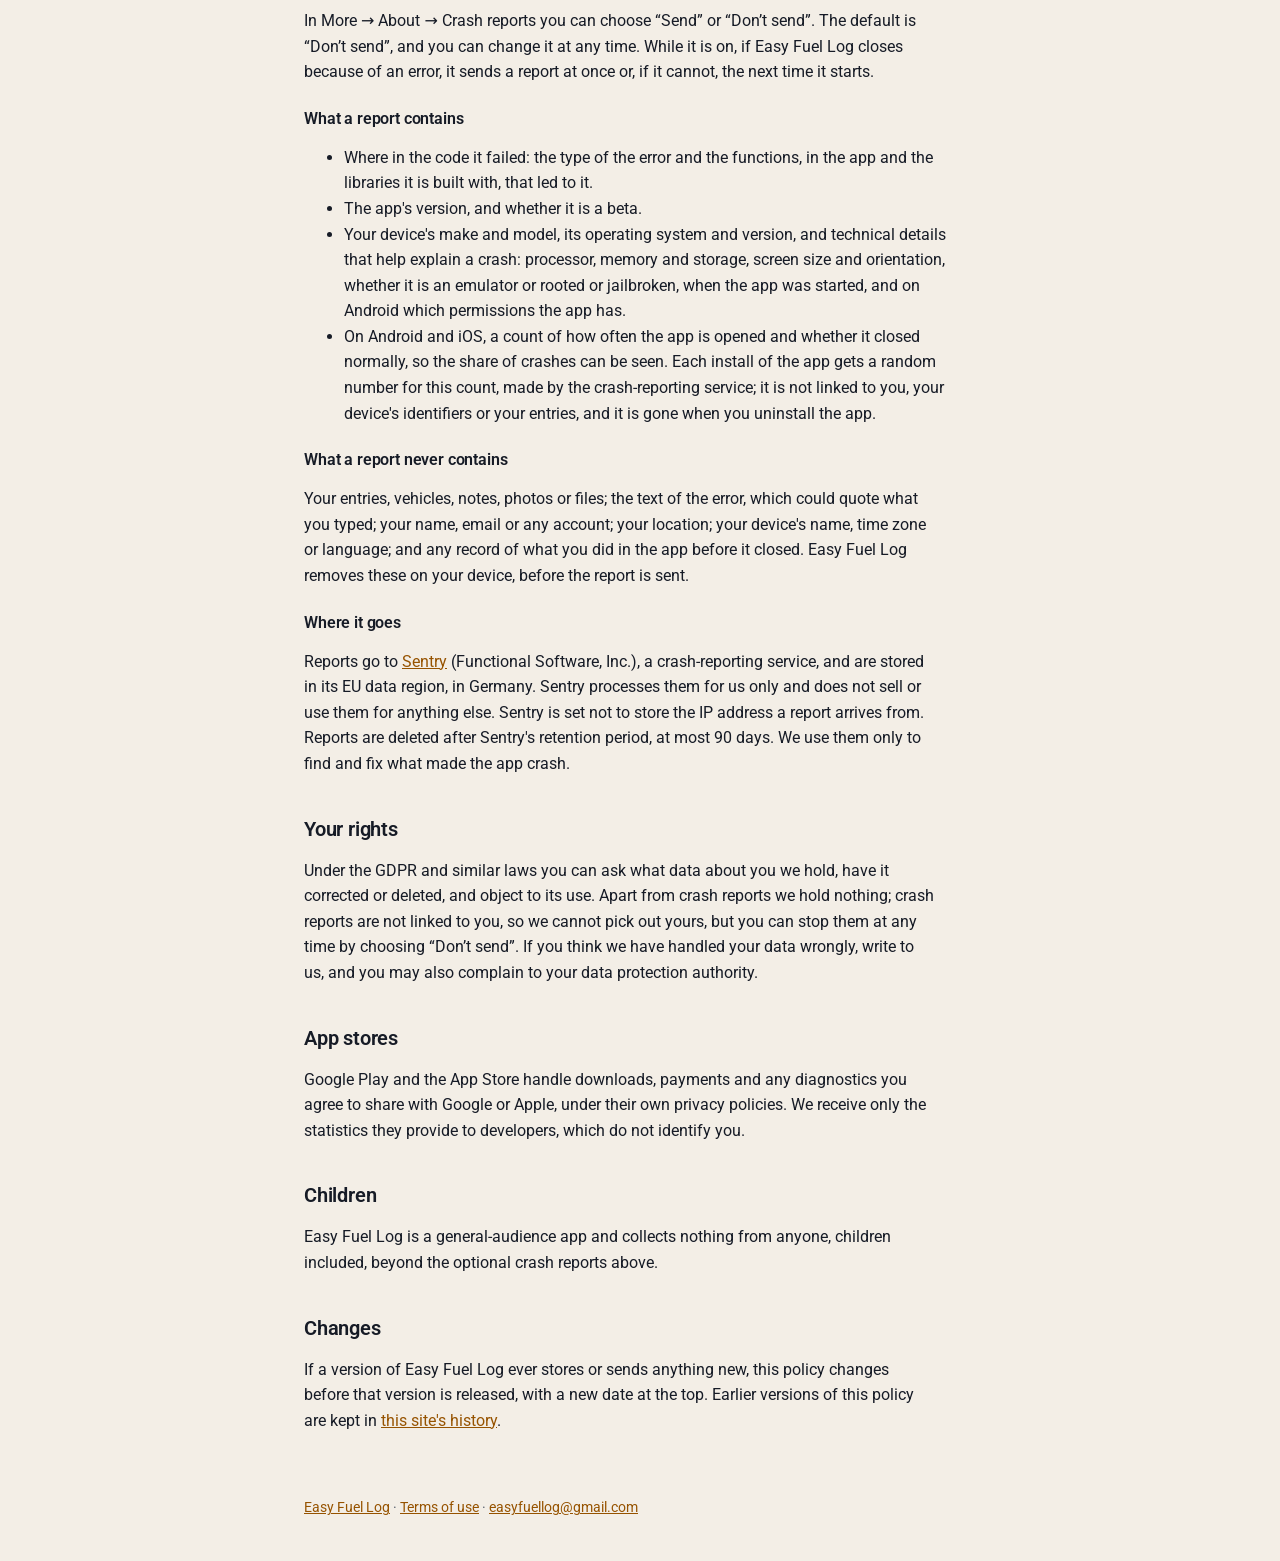
==== commit c4d5a354: "Publish the site from Easy Fuel Log c16c493" ====
--- a/privacy/index.html
+++ b/privacy/index.html
@@ -89,7 +89,7 @@
   <p>If a version of Easy Fuel Log ever stores or sends anything new, this policy changes before that version is released, with a new date at the top. Earlier versions of this policy are kept in <a href="https://github.com/iPuzzle/fuellog-site/commits/main/privacy/index.html">this site's history</a>.</p>
 </main>
 <footer>
-  <a href="../">Easy Fuel Log</a> · <a href="mailto:easyfuellog@gmail.com">easyfuellog@gmail.com</a>
+  <a href="../">Easy Fuel Log</a> · <a href="../terms/">Terms of use</a> · <a href="mailto:easyfuellog@gmail.com">easyfuellog@gmail.com</a>
 </footer>
 </body>
 </html>
--- a/assets/site.css
+++ b/assets/site.css
@@ -1,15 +1,22 @@
 /* Easy Fuel Log's site: the app's Dusk and Day colours (docs/design/system/tokens.json) and its one face. */
 
 @font-face {
-  font-family: "Martian Mono";
-  src: url("fonts/MartianMono-Condensed-Regular.ttf") format("truetype");
+  font-family: "Roboto";
+  src: url("fonts/Roboto-Regular.ttf") format("truetype");
   font-weight: 400;
   font-display: swap;
 }
 
 @font-face {
-  font-family: "Martian Mono";
-  src: url("fonts/MartianMono-Condensed-SemiBold.ttf") format("truetype");
+  font-family: "Roboto";
+  src: url("fonts/Roboto-Medium.ttf") format("truetype");
+  font-weight: 500;
+  font-display: swap;
+}
+
+@font-face {
+  font-family: "Roboto";
+  src: url("fonts/Roboto-SemiBold.ttf") format("truetype");
   font-weight: 600;
   font-display: swap;
 }
@@ -46,9 +53,10 @@
 html {
   background: var(--ground);
   color: var(--ink);
-  font-family: "Martian Mono", ui-monospace, monospace;
+  font-family: Roboto, system-ui, -apple-system, "Segoe UI", sans-serif;
   font-size: 16px;
   line-height: 1.6;
+  letter-spacing: 0;
 }
 
 body {
@@ -97,6 +105,7 @@
 h3 {
   font-weight: 600;
   line-height: 1.25;
+  letter-spacing: -0.01em;
 }
 
 h1 {
@@ -116,7 +125,7 @@
 
 p,
 li {
-  max-width: 60ch;
+  max-width: 70ch;
 }
 
 a {
@@ -137,13 +146,17 @@
 }
 
 .button {
-  display: inline-block;
+  display: inline-flex;
+  align-items: center;
+  min-height: 44px;
   background: var(--amber);
   color: var(--on-amber);
-  font-weight: 600;
+  font-size: 14px;
+  font-weight: 500;
+  letter-spacing: 0.01em;
   text-decoration: none;
-  border-radius: 12px;
-  padding: 12px 20px;
+  border-radius: 999px;
+  padding: 0 20px;
   margin: 8px 8px 0 0;
 }
 
